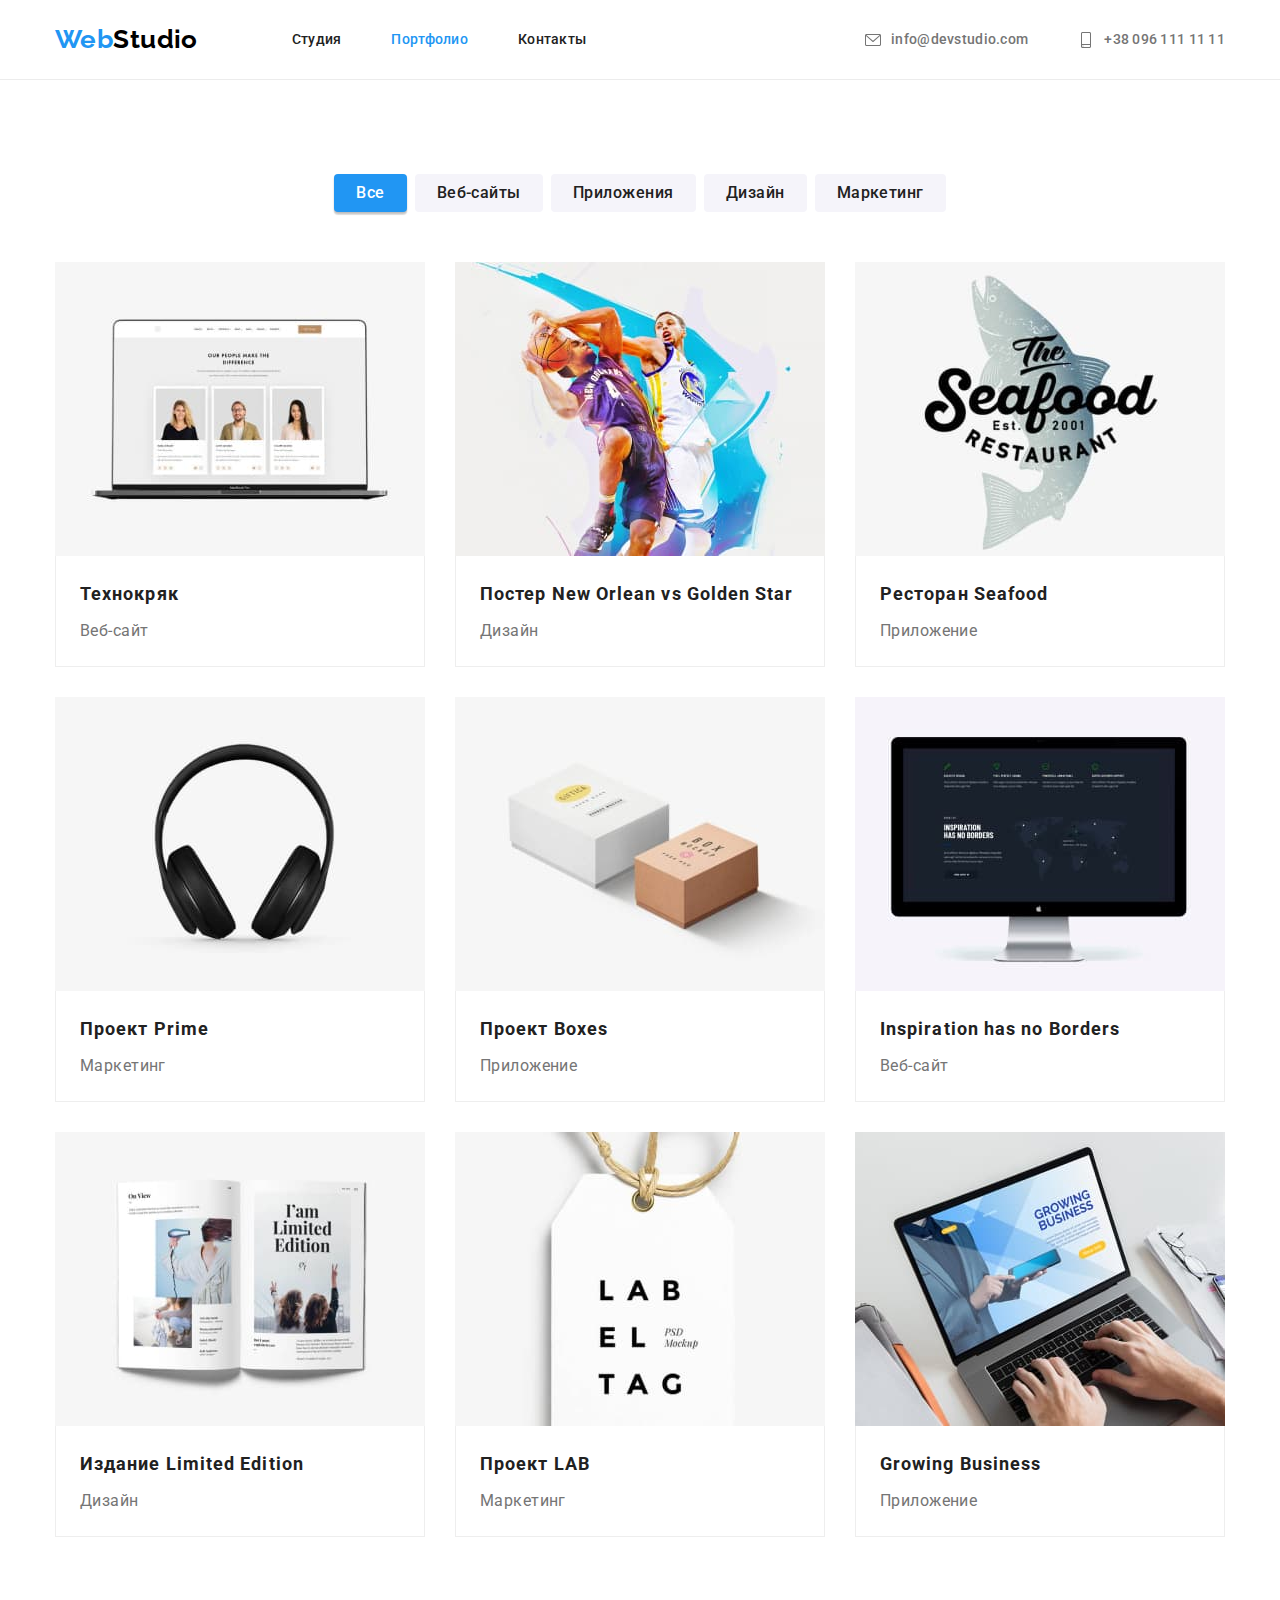
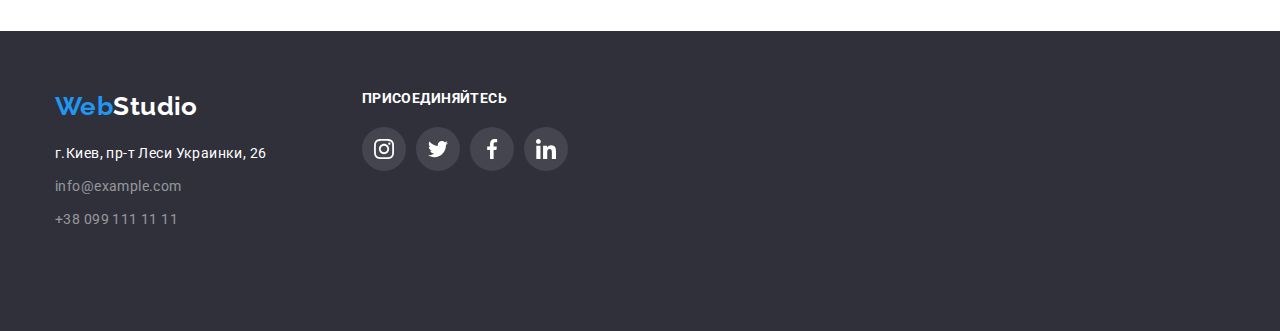
==== portfolio.html @ c91c6cb5 "vol 1" ====
<!DOCTYPE html>
<html lang="ru">
  <head>
    <meta charset="UTF-8" />
    <meta http-equiv="X-UA-Compatible" content="IE=edge" />
    <meta name="viewport" content="width=device-width, initial-scale=1.0" />
    <title>Портфолио</title>
    <link rel="preconnect" href="https://fonts.googleapis.com" />
    <link rel="preconnect" href="https://fonts.gstatic.com" crossorigin />
    <link
      href="https://fonts.googleapis.com/css2?family=Raleway:wght@700&family=Roboto:wght@400;500;700;900&display=swap"
      rel="stylesheet"
    />
    <!-- Сначала нормализатор -->
    <link
      rel="stylesheet"
      href="https://cdnjs.cloudflare.com/ajax/libs/modern-normalize/1.0.0/modern-normalize.min.css"
    />
    <link rel="stylesheet" href="./css/style.css" />
  </head>

  <body>
    <!-- Шапка сайта -->
    <header class="page-header">
      <div class="container">
        <nav class="navbar">
          <a href="./index.html" class="logo">Web<span class="logo-focus">Studio</span></a>
          <ul class="site-nav list">
            <li><a href="./index.html" class="link">Студия</a></li>
            <li><a href="./portfolio.html" class="link current">Портфолио</a></li>
            <li><a href="#" class="link">Контакты</a></li>
          </ul>
        </nav>
        <ul class="contact-nav list">
          <li>
            <a href="mailto:info@devstudio.com" class="mail"
              ><svg class="icon-mail" width="16" height="16">
                <use href="./images/icons.svg#icon-mail" width="16"></use></svg
              >info@devstudio.com</a
            >
          </li>
          <li>
            <a href="tel:+380961111111" class="tel"
              ><svg class="icon-mail" width="16" height="16">
                <use href="./images/icons.svg#icon-tel" width="16"></use></svg
              >+38 096 111 11 11</a
            >
          </li>
        </ul>
      </div>
    </header>

    <!-- Основной контент сайта-->
    <main>
      <!-- Наши работы -->
      <section class="section">
        <div class="container portfolio">
          <h1 class="visually-hidden">Наши работы</h1>
          <!-- Вкладки фильтрации -->
          <ul class="all-filter-radio-buttons list">
            <li><button type="button" class="filter-radio-button active">Все</button></li>
            <li><button type="button" class="filter-radio-button">Веб-сайты</button></li>
            <li><button type="button" class="filter-radio-button">Приложения</button></li>
            <li><button type="button" class="filter-radio-button">Дизайн</button></li>
            <li><button type="button" class="filter-radio-button">Маркетинг</button></li>
          </ul>

          <!-- Карточки нащих работ (портфолио)-->

          <ul class="portfolio-cards list">
            <li class="portfolio-card">
              <img src="./images/img-portfolio.jpg" alt="Технокряк" width="370" class="img" />
              <div class="portfolio-card-text-area">
                <h2 class="portfolio-title">Технокряк</h2>
                <p class="portfolio-text">Веб-сайт</p>
              </div>
            </li>

            <li class="portfolio-card">
              <img
                src="./images/img-portfolio-1.jpg"
                alt="Постер New Orlean vs Golden Star"
                width="370"
                class="img"
              />

              <div class="portfolio-card-text-area">
                <h2 class="portfolio-title">Постер New Orlean vs Golden Star</h2>
                <p class="portfolio-text">Дизайн</p>
              </div>
            </li>

            <li class="portfolio-card">
              <img
                src="./images/img-portfolio-2.jpg"
                alt="Ресторан Seafood"
                width="370"
                class="img"
              />
              <div class="portfolio-card-text-area">
                <h2 class="portfolio-title">Ресторан Seafood</h2>
                <p class="portfolio-text">Приложение</p>
              </div>
            </li>

            <li class="portfolio-card">
              <img src="./images/img-portfolio-3.jpg" alt="Проект Prime" width="370" class="img" />
              <div class="portfolio-card-text-area">
                <h2 class="portfolio-title">Проект Prime</h2>
                <p class="portfolio-text">Маркетинг</p>
              </div>
            </li>

            <li class="portfolio-card">
              <img src="./images/img-portfolio-4.jpg" alt="Проект Boxes" width="370" class="img" />
              <div class="portfolio-card-text-area">
                <h2 class="portfolio-title">Проект Boxes</h2>
                <p class="portfolio-text">Приложение</p>
              </div>
            </li>

            <li class="portfolio-card">
              <img
                src="./images/img-portfolio-5.jpg"
                alt="Inspiration has no Borders"
                width="370"
                class="img"
              />
              <div class="portfolio-card-text-area">
                <h2 class="portfolio-title">Inspiration has no Borders</h2>
                <p class="portfolio-text">Веб-сайт</p>
              </div>
            </li>

            <li class="portfolio-card">
              <img
                src="./images/img-portfolio-6.jpg"
                alt="Издание Limited Edition"
                width="370"
                class="img"
              />
              <div class="portfolio-card-text-area">
                <h2 class="portfolio-title">Издание Limited Edition</h2>
                <p class="portfolio-text">Дизайн</p>
              </div>
            </li>

            <li class="portfolio-card">
              <img src="./images/img-portfolio-7.jpg" alt="Проект LAB" width="370" class="img" />
              <div class="portfolio-card-text-area">
                <h2 class="portfolio-title">Проект LAB</h2>
                <p class="portfolio-text">Маркетинг</p>
              </div>
            </li>

            <li class="portfolio-card">
              <img
                src="./images/img-portfolio-8.jpg"
                alt="Growing Business"
                width="370"
                class="img"
              />
              <div class="portfolio-card-text-area">
                <h2 class="portfolio-title">Growing Business</h2>
                <p class="portfolio-text">Приложение</p>
              </div>
            </li>
          </ul>
        </div>
      </section>
    </main>
    <!-- Подвал сайта-->
    <footer class="page-footer">
      <div class="container">
        <div class="logo-contacts-container">
          <!-- Ссылка на логотипе -->
          <a href="./index.html" class="logo">Web<span class="logo-focus-footer">Studio</span></a>

          <!-- Список контактов -->
          <address class="footer-address">
            <ul class="list footer-contacts">
              <li>
                <a
                  href="https://goo.gl/maps/yVwEfMBPueP3HSLU8"
                  target="_blank"
                  rel="noreferrer noopener"
                  class="address"
                  >г.Киев, пр-т Леси Украинки, 26</a
                >
              </li>
              <li><a href="mailto:info@example.com" class="mail">info@example.com</a></li>
              <li><a href="tel:+380991111111" class="tel">+38 099 111 11 11</a></li>
            </ul>
          </address>
        </div>
        <div class="social-block">
          <p class="footer-social-title">присоединяйтесь</p>
          <ul class="icons-social list">
            <li class="icon-social">
              <svg width="44" height="44">
                <use href="./images/icons.svg#icon-instagram" width="20" height="20"></use>
              </svg>
            </li>
            <li class="icon-social">
              <svg width="44" height="44">
                <use href="./images/icons.svg#icon-twitter" width="20" height="20"></use>
              </svg>
            </li>
            <li class="icon-social">
              <svg width="44" height="44">
                <use href="./images/icons.svg#icon-facebook" width="20" height="20"></use>
              </svg>
            </li>
            <li class="icon-social">
              <svg width="44" height="44">
                <use href="./images/icons.svg#icon-linkedin" width="20" height="20"></use>
              </svg>
            </li>
          </ul>
        </div>
      </div>
    </footer>
  </body>
</html>
---- css/style.css ----
:root {
  --title-text-color: #212121;
  --logo-black-color: #000;
  --main-text-color: #757575;
  --blue-color: #2196f3;
  --blue-color-hover: #188ce8;
  --white-color: #fff;
  --secondary-background-color: #f5f4fa;
  --footer-background-color: #2f303a;
  --filter-background-color: #f5f4fa;
  --portfolio-border-color: #eee;
  --light-gray-color: #afb1b8;
  --main-font: 'Roboto', sans-serif;
}

/* Глобальный сброс */

h1,
h2,
h3,
h4,
h5,
h6,
p,
ul {
  margin: 0;
  padding: 0;
}

img {
  display: block;
  max-width: 100%;
  height: auto;
}

/* ---- Все делаем с margin-bottom! ---- */

.container {
  width: 1200px;
  margin: 0 auto;
  padding: 0 15px;
}

.section {
  padding-top: 94px;
  padding-bottom: 94px;
}

body {
  background: var(--white-color);
  color: var(--main-text-color);
  font-family: var(--main-font);
  letter-spacing: 0.03em;
  font-size: 14px;
}

.list {
  list-style: none;
  padding-left: 0;
  margin: 0;
}

/* Стиль хедера */

.page-header {
  border-bottom: 1px solid #ececec;
  display: flex;
  height: 80px;
}

.page-header .container {
  display: flex;
  justify-content: space-between;
  align-items: center;
}

/* стиль для логотипа */
.logo {
  font-family: 'Raleway', sans-serif;
  font-weight: 700;
  font-size: 26px;
  line-height: 1.2;
  color: var(--blue-color);
  text-decoration: none;
  margin-right: 94px;
}

.logo-focus {
  color: var(--logo-black-color);
}

.logo-focus-footer {
  color: var(--white-color);
}

/* стиль для меню навигации */
.navbar {
  display: flex;
  align-items: center;
}

.site-nav {
  display: flex;
}

.site-nav .link {
  font-weight: 500;
  font-size: 14px;
  line-height: 1.14;
  letter-spacing: 0.02em;
  color: var(--title-text-color);
  text-decoration: none;
  padding: 32px 0;
}

.site-nav li:not(:last-child) {
  margin-right: 50px;
}

.site-nav .link.current {
  color: var(--blue-color);
}

.site-nav .link:hover,
.site-nav .link:focus {
  color: var(--blue-color);
}

/* стиль для контактов в шапке сайта */

.contact-nav {
  display: flex;
  margin-left: auto;
}

.contact-nav a {
  display: flex;
  align-items: center;
  gap: 10px;
  color: var(--main-text-color);
  fill: var(--main-text-color);
  font-weight: 500;
  font-size: 14px;
  line-height: 1.14;
  letter-spacing: 0.02em;
  text-decoration: none;

  padding: 32px 0;
}

.contact-nav a:hover,
.contact-nav a:focus {
  color: var(--blue-color);
  fill: var(--blue-color);
}

.icon-mail::hover {
  fill: red;
}

.contact-nav li:last-child {
  margin-left: 50px;
}

/* .contact-nav .icon-mail {
  display: inline-block;
} */

/* Герой - стиль текста заголовков */

.hero {
  padding-top: 200px;
  padding-bottom: 200px;
  background-position: center;
  background-repeat: no-repeat;
  background-size: cover;
  position: relative;
  background-image: url(/images/hero-background.jpg);
  text-align: center;
}

.hero::after {
  content: '';
  width: 100%;
  height: 100%;
  position: absolute;
  top: 0;
  left: 0;
  background-color: rgba(47, 48, 58, 0.4);
}

.hero .container {
  position: relative;
  z-index: 2;
}

.hero-title {
  font-weight: 900;
  font-size: 44px;
  line-height: 1.36;

  letter-spacing: 0.06em;
  text-transform: uppercase;
  color: var(--white-color);

  margin-bottom: 30px;
}

/* Стиль кнопки */

button {
  display: block;
  margin: 0 auto;
  padding: 10px 32px;
  cursor: pointer;
  border: none;
  border-radius: 4px;
}

.btn {
  min-width: 200px;
  min-height: 50px;

  font-family: var(--main-font);
  font-weight: 700;
  font-size: 16px;
  line-height: 1.88;

  text-align: center;

  letter-spacing: 0.06em;
}

.btn.primary {
  background-color: var(--blue-color);
  color: var(--white-color);
}

.btn.primary:hover,
.btn.primary:focus {
  background-color: var(--blue-color-hover);
  color: var(--white-color);
}

/* Список преимуществ */
.futures-list {
  display: flex;
  gap: 30px;
}

.futures-list-item {
  max-width: 270px;
}

.futures-list-item div {
  padding: 25px 100px;
  height: 120px;
  background-color: var(--filter-background-color);
  margin-bottom: 30px;
}

.futures-list .title {
  font-weight: 700;
  font-size: 14px;
  line-height: 1.14;
  text-transform: uppercase;
  color: var(--title-text-color);
  margin-bottom: 10px;
}

.futures-list .text {
  color: var(--main-text-color);
  font-size: 14px;
  line-height: 1.71;
}

/*  Блок чем мы занимаемся */
.section.worl-list-section {
  padding-top: 0;
}
.section-title {
  font-weight: 700;
  font-size: 36px;
  line-height: 1.16;
  text-align: center;
  color: var(--title-text-color);
  margin-bottom: 50px;
  justify-content: center;
}

.work-list.list {
  display: flex;
  gap: 30px;
}

.work-list .img {
  display: flex;
  width: 370px;
}

/* Наша команда */

.section.team {
  background-color: var(--secondary-background-color);
}

.team.list {
  display: flex;
  gap: 30px;
}

.team .team-box {
  background-color: var(--white-color);
  box-shadow: 0px 1px 3px rgba(0, 0, 0, 0.12), 0px 1px 1px rgba(0, 0, 0, 0.14),
    0px 2px 1px rgba(0, 0, 0, 0.2);
  border-radius: 0px 0px 4px 4px;
}

.team .team-info-box {
  text-align: center;
  padding: 30px 0;
}

.team .team-member {
  font-weight: 500;
  font-size: 16px;
  line-height: 1.18;
  margin-bottom: 10px;
  text-align: center;

  color: var(--title-text-color);
}

.team .team-position {
  font-size: 16px;
  line-height: 1.18;
  text-align: center;
  color: var(--main-text-color);
}

.team .icons-team {
  display: flex;
  gap: 10px;
  margin: 16px 32px 0px 32px;
}

.team .icon-team {
  /* background-color: var(--white-color); */
  fill: var(--light-gray-color);
  width: 44px;
  height: 44px;
}

.team .icon-team:focus,
.team .icon-team:hover {
  background-color: var(--blue-color);
  fill: var(--white-color);
  border-radius: 100%;
}

.team .icon-team svg {
  padding: 12px 12px;
}

/* стиль для Постоянные клиенты */

.icon-brands.list {
  display: flex;
  gap: 30px;
  padding: 0;
  margin: 0;
  list-style: none;
  justify-content: space-between;
  align-items: center;
}

.brand-box {
  width: 170px;
  height: 90px;
}

.brand-box:hover,
.brand-box:focus {
  color: var(--accent-color);
  border-color: var(--accent-color);
}

.brand-link {
  width: 170px;
  height: 90px;
  display: block;
  border: 1px solid var(--light-gray-color);
  color: var(--light-gray-color);
  background-color: #fff;
  padding: 16px 32px;
  border-radius: 4px;
}

.brand-link:hover,
.brand-link:focus {
  color: var(--blue-color);
  border-color: var(--blue-color);
}

.icon-brand {
  width: 100%;
  height: 100%;
  fill: currentColor;
}
/* Footer */

.page-footer {
  background-color: var(--footer-background-color);
  padding: 60px 0;
}

.page-footer .container {
  display: flex;
  gap: 70px;
}

.page-footer .logo {
  margin-bottom: 20px;
}

.list.footer-contacts li:not(:last-child) {
  margin-bottom: 9px;
}

.footer-address {
  margin-top: 20px;
}

.footer-address a {
  line-height: 1.71;
  font-style: normal;
}

.footer-address .address {
  color: var(--white-color);
  text-decoration: none;
}

.footer-address .mail,
.footer-address .tel {
  color: rgba(255, 255, 255, 0.5);
  text-decoration: none;
}

.footer-address .address:hover,
.footer-address .mail:hover,
.footer-address .tel:hover,
.footer-address .address:focus,
.footer-address .mail:focus,
.footer-address .tel:focus {
  color: var(--blue-color);
}

.container .social-block {
  display: flex;
  flex-direction: column;
  gap: 20px;
}

.social-block .icons-social {
  display: flex;
  gap: 10px;
  margin-bottom: 100px;
}

.icons-social svg {
  padding: 12px;
  fill: var(--white-color);
}

.icons-social li {
  background-color: rgba(255, 255, 255, 0.1);
  border-radius: 100%;
  width: 44px;
  height: 44px;
}

.icons-social li:focus,
.icons-social li:hover {
  background-color: var(--blue-color);
}

.footer-social-title {
  font-weight: 700;
  line-height: 1.14;
  text-transform: uppercase;
  color: var(--white-color);
}

/* Стиль для карточек портфолио */

.portfolio-cards {
  display: flex;
  flex-wrap: wrap;
  gap: 30px;
}

.portfolio-card {
  width: 370px;
  cursor: pointer;
}

.portfolio-card:hover,
.portfolio-card:focus {
  box-shadow: 0px 1px 1px rgba(0, 0, 0, 0.12), 0px 4px 4px rgba(0, 0, 0, 0.06),
    1px 4px 6px rgba(0, 0, 0, 0.16);
}

.portfolio-card-text-area {
  display: flex;
  flex-direction: column;
  padding: 20px 24px;
  border: 1px solid var(--portfolio-border-color);
  border-top: none;
}

.portfolio-title {
  font-weight: 700;
  font-size: 18px;
  line-height: 2;
  letter-spacing: 0.06em;
  margin-bottom: 4px;
  color: var(--title-text-color);
}

.portfolio-text {
  font-size: 16px;
  line-height: 1.88;
  color: var(--main-text-color);
}

/* фильтр для портфолио */

.all-filter-radio-buttons {
  display: flex;
  justify-content: center;
  gap: 8px;
  margin-bottom: 50px;
}

.filter-radio-button {
  background-color: var(--filter-background-color);
  color: var(--title-text-color);

  padding: 6px 22px;

  font-family: var(--main-font);
  font-weight: 500;
  font-size: 16px;
  line-height: 1.62;
  border-color: var(--filter-background-color);
  text-align: center;
  letter-spacing: 0.03em;
}

.filter-radio-button.active {
  background-color: var(--blue-color);
  color: var(--white-color);
  box-shadow: 0px 3px 1px rgba(0, 0, 0, 0.1), 0px 1px 2px rgba(0, 0, 0, 0.08),
    0px 2px 2px rgba(0, 0, 0, 0.12);
}

.filter-radio-button:hover,
.filter-radio-button:focus {
  background-color: var(--blue-color);
  color: var(--white-color);
  box-shadow: 0px 3px 1px rgba(0, 0, 0, 0.1), 0px 1px 2px rgba(0, 0, 0, 0.08),
    0px 2px 2px rgba(0, 0, 0, 0.12);
}

/* Скрыть псевдо-заголовок */
.visually-hidden {
  position: absolute;
  width: 1px;
  height: 1px;
  margin: -1px;
  border: 0;
  padding: 0;

  white-space: nowrap;
  clip-path: inset(100%);
  clip: rect(0 0 0 0);
  overflow: hidden;
}
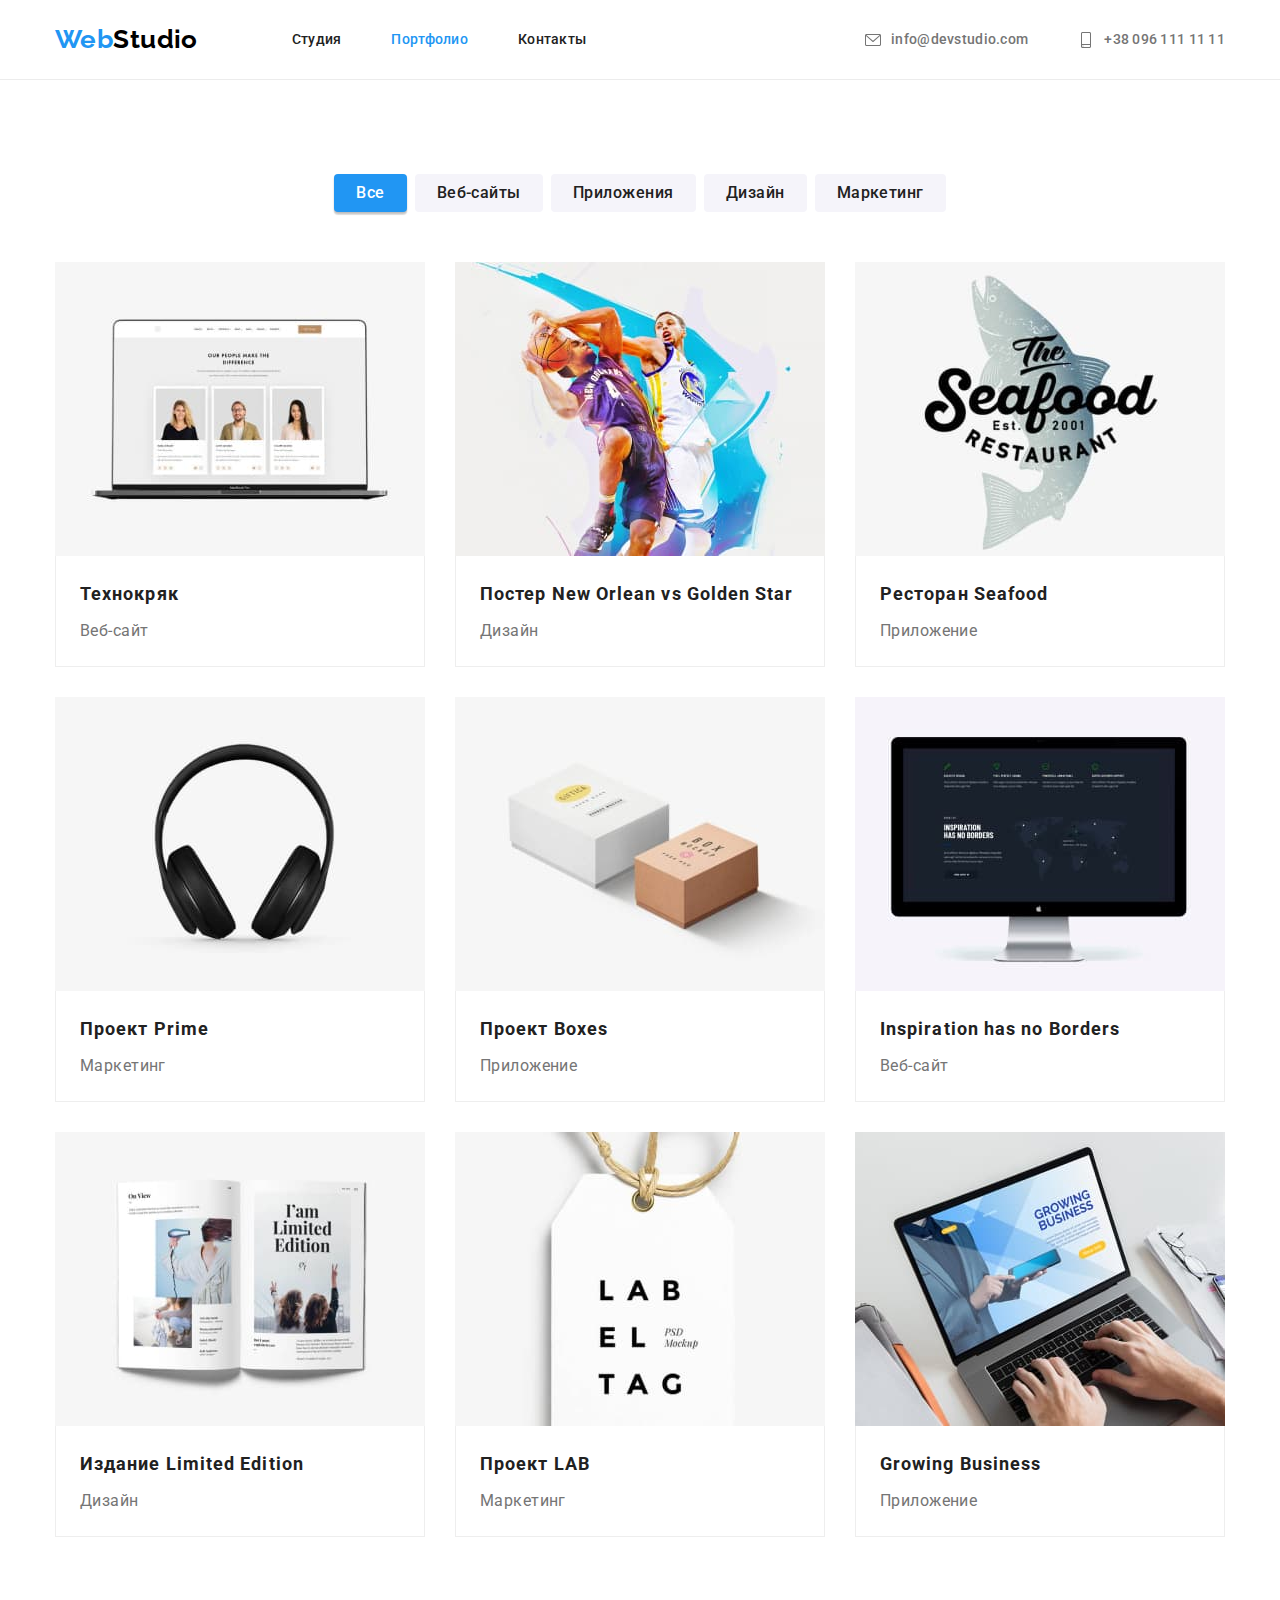
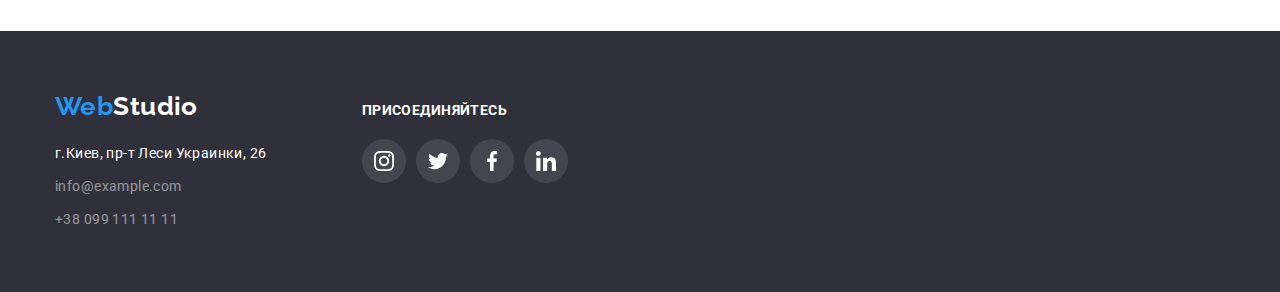
==== commit cc898da1: "vol3-1" ====
--- a/portfolio.html
+++ b/portfolio.html
@@ -69,101 +69,129 @@
 
           <ul class="portfolio-cards list">
             <li class="portfolio-card">
-              <img src="./images/img-portfolio.jpg" alt="Технокряк" width="370" class="img" />
-              <div class="portfolio-card-text-area">
-                <h2 class="portfolio-title">Технокряк</h2>
-                <p class="portfolio-text">Веб-сайт</p>
-              </div>
-            </li>
-
-            <li class="portfolio-card">
-              <img
-                src="./images/img-portfolio-1.jpg"
-                alt="Постер New Orlean vs Golden Star"
-                width="370"
-                class="img"
-              />
-
-              <div class="portfolio-card-text-area">
-                <h2 class="portfolio-title">Постер New Orlean vs Golden Star</h2>
-                <p class="portfolio-text">Дизайн</p>
-              </div>
-            </li>
-
-            <li class="portfolio-card">
-              <img
-                src="./images/img-portfolio-2.jpg"
-                alt="Ресторан Seafood"
-                width="370"
-                class="img"
-              />
-              <div class="portfolio-card-text-area">
-                <h2 class="portfolio-title">Ресторан Seafood</h2>
-                <p class="portfolio-text">Приложение</p>
-              </div>
-            </li>
-
-            <li class="portfolio-card">
-              <img src="./images/img-portfolio-3.jpg" alt="Проект Prime" width="370" class="img" />
-              <div class="portfolio-card-text-area">
-                <h2 class="portfolio-title">Проект Prime</h2>
-                <p class="portfolio-text">Маркетинг</p>
-              </div>
-            </li>
-
-            <li class="portfolio-card">
-              <img src="./images/img-portfolio-4.jpg" alt="Проект Boxes" width="370" class="img" />
-              <div class="portfolio-card-text-area">
-                <h2 class="portfolio-title">Проект Boxes</h2>
-                <p class="portfolio-text">Приложение</p>
-              </div>
-            </li>
-
-            <li class="portfolio-card">
-              <img
-                src="./images/img-portfolio-5.jpg"
-                alt="Inspiration has no Borders"
-                width="370"
-                class="img"
-              />
-              <div class="portfolio-card-text-area">
-                <h2 class="portfolio-title">Inspiration has no Borders</h2>
-                <p class="portfolio-text">Веб-сайт</p>
-              </div>
-            </li>
-
-            <li class="portfolio-card">
-              <img
-                src="./images/img-portfolio-6.jpg"
-                alt="Издание Limited Edition"
-                width="370"
-                class="img"
-              />
-              <div class="portfolio-card-text-area">
-                <h2 class="portfolio-title">Издание Limited Edition</h2>
-                <p class="portfolio-text">Дизайн</p>
-              </div>
-            </li>
-
-            <li class="portfolio-card">
-              <img src="./images/img-portfolio-7.jpg" alt="Проект LAB" width="370" class="img" />
-              <div class="portfolio-card-text-area">
-                <h2 class="portfolio-title">Проект LAB</h2>
-                <p class="portfolio-text">Маркетинг</p>
-              </div>
-            </li>
-
-            <li class="portfolio-card">
-              <img
-                src="./images/img-portfolio-8.jpg"
-                alt="Growing Business"
-                width="370"
-                class="img"
-              />
-              <div class="portfolio-card-text-area">
-                <h2 class="portfolio-title">Growing Business</h2>
-                <p class="portfolio-text">Приложение</p>
-              </div>
+              <a href="#" class="portfolio-card-link">
+                <img src="./images/img-portfolio.jpg" alt="Технокряк" width="370" class="img" />
+                <div class="portfolio-card-text-area">
+                  <h2 class="portfolio-title">Технокряк</h2>
+                  <p class="portfolio-text">Веб-сайт</p>
+                </div></a
+              >
+            </li>
+
+            <li class="portfolio-card">
+              <a href="#" class="portfolio-card-link">
+                <img
+                  src="./images/img-portfolio-1.jpg"
+                  alt="Постер New Orlean vs Golden Star"
+                  width="370"
+                  class="img"
+                />
+
+                <div class="portfolio-card-text-area">
+                  <h2 class="portfolio-title">Постер New Orlean vs Golden Star</h2>
+                  <p class="portfolio-text">Дизайн</p>
+                </div></a
+              >
+            </li>
+
+            <li class="portfolio-card">
+              <a href="#" class="portfolio-card-link">
+                <img
+                  src="./images/img-portfolio-2.jpg"
+                  alt="Ресторан Seafood"
+                  width="370"
+                  class="img"
+                />
+                <div class="portfolio-card-text-area">
+                  <h2 class="portfolio-title">Ресторан Seafood</h2>
+                  <p class="portfolio-text">Приложение</p>
+                </div></a
+              >
+            </li>
+
+            <li class="portfolio-card">
+              <a href="#" class="portfolio-card-link">
+                <img
+                  src="./images/img-portfolio-3.jpg"
+                  alt="Проект Prime"
+                  width="370"
+                  class="img"
+                />
+                <div class="portfolio-card-text-area">
+                  <h2 class="portfolio-title">Проект Prime</h2>
+                  <p class="portfolio-text">Маркетинг</p>
+                </div></a
+              >
+            </li>
+
+            <li class="portfolio-card">
+              <a href="#" class="portfolio-card-link">
+                <img
+                  src="./images/img-portfolio-4.jpg"
+                  alt="Проект Boxes"
+                  width="370"
+                  class="img"
+                />
+                <div class="portfolio-card-text-area">
+                  <h2 class="portfolio-title">Проект Boxes</h2>
+                  <p class="portfolio-text">Приложение</p>
+                </div></a
+              >
+            </li>
+
+            <li class="portfolio-card">
+              <a href="#" class="portfolio-card-link">
+                <img
+                  src="./images/img-portfolio-5.jpg"
+                  alt="Inspiration has no Borders"
+                  width="370"
+                  class="img"
+                />
+                <div class="portfolio-card-text-area">
+                  <h2 class="portfolio-title">Inspiration has no Borders</h2>
+                  <p class="portfolio-text">Веб-сайт</p>
+                </div></a
+              >
+            </li>
+
+            <li class="portfolio-card">
+              <a href="#" class="portfolio-card-link">
+                <img
+                  src="./images/img-portfolio-6.jpg"
+                  alt="Издание Limited Edition"
+                  width="370"
+                  class="img"
+                />
+                <div class="portfolio-card-text-area">
+                  <h2 class="portfolio-title">Издание Limited Edition</h2>
+                  <p class="portfolio-text">Дизайн</p>
+                </div></a
+              >
+            </li>
+
+            <li class="portfolio-card">
+              <a href="#" class="portfolio-card-link">
+                <img src="./images/img-portfolio-7.jpg" alt="Проект LAB" width="370" class="img" />
+                <div class="portfolio-card-text-area">
+                  <h2 class="portfolio-title">Проект LAB</h2>
+                  <p class="portfolio-text">Маркетинг</p>
+                </div></a
+              >
+            </li>
+
+            <li class="portfolio-card">
+              <a href="#" class="portfolio-card-link">
+                <img
+                  src="./images/img-portfolio-8.jpg"
+                  alt="Growing Business"
+                  width="370"
+                  class="img"
+                />
+                <div class="portfolio-card-text-area">
+                  <h2 class="portfolio-title">Growing Business</h2>
+                  <p class="portfolio-text">Приложение</p>
+                </div></a
+              >
             </li>
           </ul>
         </div>
@@ -196,25 +224,29 @@
         <div class="social-block">
           <p class="footer-social-title">присоединяйтесь</p>
           <ul class="icons-social list">
-            <li class="icon-social">
-              <svg width="44" height="44">
-                <use href="./images/icons.svg#icon-instagram" width="20" height="20"></use>
-              </svg>
-            </li>
-            <li class="icon-social">
-              <svg width="44" height="44">
-                <use href="./images/icons.svg#icon-twitter" width="20" height="20"></use>
-              </svg>
-            </li>
-            <li class="icon-social">
-              <svg width="44" height="44">
-                <use href="./images/icons.svg#icon-facebook" width="20" height="20"></use>
-              </svg>
-            </li>
-            <li class="icon-social">
-              <svg width="44" height="44">
-                <use href="./images/icons.svg#icon-linkedin" width="20" height="20"></use>
-              </svg>
+            <li>
+              <a href="#" class="icon-social">
+                <svg width="20" height="20">
+                  <use href="./images/icons.svg#icon-instagram"></use></svg
+              ></a>
+            </li>
+            <li>
+              <a href="#" class="icon-social">
+                <svg width="20" height="20">
+                  <use href="./images/icons.svg#icon-twitter"></use></svg
+              ></a>
+            </li>
+            <li>
+              <a href="#" class="icon-social">
+                <svg width="20" height="20">
+                  <use href="./images/icons.svg#icon-facebook"></use></svg
+              ></a>
+            </li>
+            <li>
+              <a href="#" class="icon-social">
+                <svg width="20" height="20">
+                  <use href="./images/icons.svg#icon-linkedin"></use></svg
+              ></a>
             </li>
           </ul>
         </div>
--- a/css/style.css
+++ b/css/style.css
@@ -6,6 +6,7 @@
   --blue-color-hover: #188ce8;
   --white-color: #fff;
   --secondary-background-color: #f5f4fa;
+  --hero-background-color: #2f303a;
   --footer-background-color: #2f303a;
   --filter-background-color: #f5f4fa;
   --portfolio-border-color: #eee;
@@ -33,6 +34,11 @@
   height: auto;
 }
 
+a {
+  text-decoration: none;
+  cursor: pointer;
+}
+
 /* ---- Все делаем с margin-bottom! ---- */
 
 .container {
@@ -138,7 +144,6 @@
   align-items: center;
   gap: 10px;
   color: var(--main-text-color);
-  fill: var(--main-text-color);
   font-weight: 500;
   font-size: 14px;
   line-height: 1.14;
@@ -151,47 +156,33 @@
 .contact-nav a:hover,
 .contact-nav a:focus {
   color: var(--blue-color);
-  fill: var(--blue-color);
-}
-
-.icon-mail::hover {
-  fill: red;
+}
+
+.contact-nav svg {
+  fill: currentColor;
 }
 
 .contact-nav li:last-child {
   margin-left: 50px;
 }
-
-/* .contact-nav .icon-mail {
-  display: inline-block;
-} */
 
 /* Герой - стиль текста заголовков */
 
 .hero {
   padding-top: 200px;
   padding-bottom: 200px;
+  height: 600px;
+  max-width: 1600px;
+  margin: 0 auto;
+
+  text-align: center;
+
+  background-image: linear-gradient(to right, rgba(47, 48, 58, 0.4), rgba(47, 48, 58, 0.4)),
+    url(../images/hero-background.jpg);
+  background-color: var(--hero-background-color);
+  background-repeat: no-repeat;
   background-position: center;
-  background-repeat: no-repeat;
   background-size: cover;
-  position: relative;
-  background-image: url(/images/hero-background.jpg);
-  text-align: center;
-}
-
-.hero::after {
-  content: '';
-  width: 100%;
-  height: 100%;
-  position: absolute;
-  top: 0;
-  left: 0;
-  background-color: rgba(47, 48, 58, 0.4);
-}
-
-.hero .container {
-  position: relative;
-  z-index: 2;
 }
 
 .hero-title {
@@ -253,7 +244,9 @@
 }
 
 .futures-list-item div {
-  padding: 25px 100px;
+  display: flex;
+  justify-content: center;
+  align-items: center;
   height: 120px;
   background-color: var(--filter-background-color);
   margin-bottom: 30px;
@@ -340,26 +333,34 @@
 
 .team .icons-team {
   display: flex;
+  justify-content: center;
   gap: 10px;
-  margin: 16px 32px 0px 32px;
+  margin-top: 16px;
 }
 
 .team .icon-team {
-  /* background-color: var(--white-color); */
-  fill: var(--light-gray-color);
   width: 44px;
   height: 44px;
 }
 
-.team .icon-team:focus,
-.team .icon-team:hover {
+.team .team-link:focus,
+.team .team-link:hover {
   background-color: var(--blue-color);
-  fill: var(--white-color);
-  border-radius: 100%;
-}
-
-.team .icon-team svg {
-  padding: 12px 12px;
+  color: var(--white-color);
+}
+
+.team .team-link {
+  width: 44px;
+  height: 44px;
+  border-radius: 50%;
+  color: var(--light-gray-color);
+  display: flex;
+  justify-content: center;
+  align-items: center;
+}
+
+.team-link {
+  fill: currentColor;
 }
 
 /* стиль для Постоянные клиенты */
@@ -388,11 +389,14 @@
 .brand-link {
   width: 170px;
   height: 90px;
-  display: block;
+
   border: 1px solid var(--light-gray-color);
   color: var(--light-gray-color);
-  background-color: #fff;
-  padding: 16px 32px;
+  display: flex;
+  justify-content: center;
+  align-items: center;
+  /* padding: 16px 32px; */
+
   border-radius: 4px;
 }
 
@@ -403,8 +407,8 @@
 }
 
 .icon-brand {
-  width: 100%;
-  height: 100%;
+  width: 106px;
+  height: 60px;
   fill: currentColor;
 }
 /* Footer */
@@ -416,7 +420,7 @@
 
 .page-footer .container {
   display: flex;
-  gap: 70px;
+  align-items: baseline;
 }
 
 .page-footer .logo {
@@ -457,19 +461,25 @@
 }
 
 .container .social-block {
-  display: flex;
-  flex-direction: column;
-  gap: 20px;
+  margin-left: 70px;
 }
 
 .social-block .icons-social {
   display: flex;
   gap: 10px;
-  margin-bottom: 100px;
+
+  /* margin-bottom: 100px; */
+}
+
+.icon-social {
+  width: 44px;
+  height: 44px;
+  display: flex;
+  justify-content: center;
+  align-items: center;
 }
 
 .icons-social svg {
-  padding: 12px;
   fill: var(--white-color);
 }
 
@@ -486,6 +496,7 @@
 }
 
 .footer-social-title {
+  margin-bottom: 20px;
   font-weight: 700;
   line-height: 1.14;
   text-transform: uppercase;
@@ -502,11 +513,21 @@
 
 .portfolio-card {
   width: 370px;
+}
+
+.portfolio-card-link {
+  display: flex;
+  flex-direction: column;
+  width: 370px;
   cursor: pointer;
 }
 
-.portfolio-card:hover,
-.portfolio-card:focus {
+.portfolio-card-link img {
+  display: block;
+}
+
+.portfolio-card-link:hover,
+.portfolio-card-link:focus {
   box-shadow: 0px 1px 1px rgba(0, 0, 0, 0.12), 0px 4px 4px rgba(0, 0, 0, 0.06),
     1px 4px 6px rgba(0, 0, 0, 0.16);
 }
